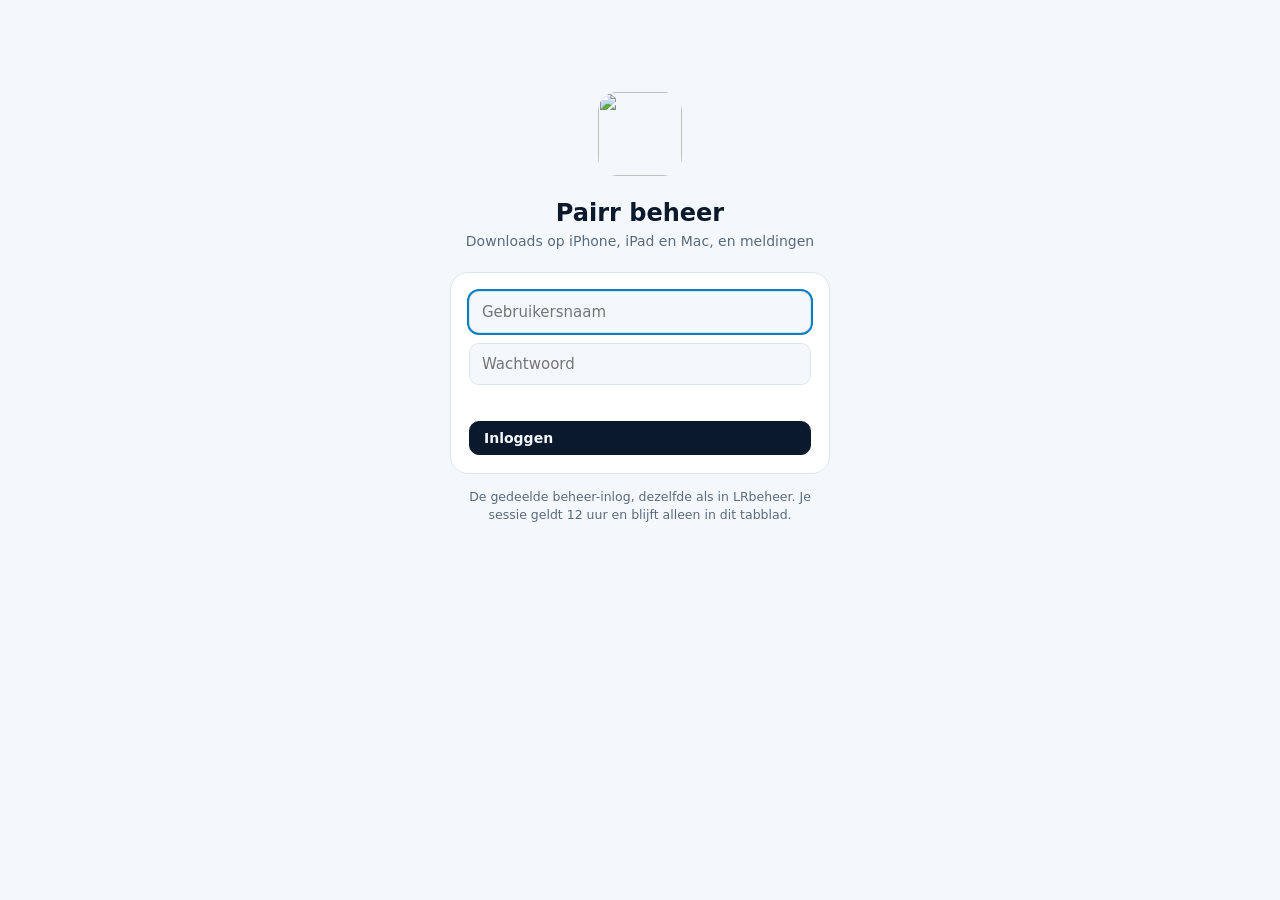
==== web/beheer/index.html @ fa075a41 "Website, beheer, social-banners en App Store-pakket; build 7 - Website pairr.lrvdlinden.app in web/ " ====
<!doctype html>
<html lang="nl">
<head>
<meta charset="utf-8">
<meta name="viewport" content="width=device-width, initial-scale=1, viewport-fit=cover">
<title>Pairr beheer</title>
<meta name="robots" content="noindex, nofollow">
<meta http-equiv="Content-Security-Policy" content="default-src 'self'; connect-src https://vbhkewgyujzgbukkbtml.supabase.co; img-src 'self' data:; style-src 'self' 'unsafe-inline'; script-src 'self' 'unsafe-inline'; font-src 'self'; base-uri 'none'; form-action 'none'">
<meta name="referrer" content="no-referrer">
<link rel="icon" type="image/png" href="/assets/img/favicon-32.png">
<link rel="apple-touch-icon" href="/assets/img/apple-touch-icon.png">
<style>
@font-face { font-family: "Jakarta"; src: url("/assets/fonts/plus-jakarta-sans-latin-800-normal.woff2") format("woff2"); font-weight: 800; font-display: swap; }
@font-face { font-family: "Inter"; src: url("/assets/fonts/inter-latin-400-normal.woff2") format("woff2"); font-weight: 400; font-display: swap; }
@font-face { font-family: "Inter"; src: url("/assets/fonts/inter-latin-600-normal.woff2") format("woff2"); font-weight: 600; font-display: swap; }
@font-face { font-family: "Inter"; src: url("/assets/fonts/inter-latin-700-normal.woff2") format("woff2"); font-weight: 700; font-display: swap; }
:root {
  --paper: #F4F8FC; --card: #FFFFFF; --ink: #0A1A2C; --muted: #5B6B7D; --line: #DCE5EE;
  --blue: #0A7FC0; --blue-soft: #E1F2FB; --bad: #C0262D; --warn: #B4530D;
  --iphone: #0A8FD6; --ipad: #14A884; --mac: #7B61FF; --other: #8A97A6;
  --display: "Jakarta", "Inter", system-ui, -apple-system, "Segoe UI", sans-serif;
  --body: "Inter", system-ui, -apple-system, "Segoe UI", Roboto, sans-serif;
  color-scheme: light;
}
@media (prefers-color-scheme: dark) {
  :root:not([data-theme="light"]) {
    --paper: #071321; --card: #0F2438; --ink: #EEF4FA; --muted: #8FA2B6; --line: #22354B;
    --blue: #38C8FF; --blue-soft: #0F3350; --bad: #FF7A80; --warn: #F2A15E;
    --iphone: #38C8FF; --ipad: #2ED3A3; --mac: #A08CFF; --other: #7C8B9C;
    color-scheme: dark;
  }
}
* { box-sizing: border-box; }
html, body { margin: 0; }
body { background: var(--paper); color: var(--ink); font: 15px/1.5 var(--body); -webkit-font-smoothing: antialiased; }
.wrap { max-width: 960px; margin: 0 auto; padding: 20px 16px 48px; }
header { display: flex; flex-wrap: wrap; align-items: center; gap: 12px; margin-bottom: 20px; }
header .actions { display: flex; gap: 8px; }
@media (max-width: 520px) { header .spacer { display: none; } header .actions { width: 100%; } header .actions button { flex: 1; justify-content: center; } }
header img { width: 40px; height: 40px; border-radius: 9px; }
header h1 { font: 800 22px/1.1 var(--display); margin: 0; letter-spacing: -.01em; }
header p { margin: 2px 0 0; color: var(--muted); font-size: 13px; }
header .spacer { flex: 1; }
button, .btn { font: 600 14px var(--body); border-radius: 10px; border: 1px solid var(--line); background: var(--card); color: var(--ink); padding: 8px 14px; cursor: pointer; text-decoration: none; display: inline-flex; align-items: center; gap: 6px; }
button.primary { background: var(--ink); border-color: var(--ink); color: var(--paper); }
button:disabled { opacity: .55; cursor: default; }
.card { background: var(--card); border: 1px solid var(--line); border-radius: 18px; padding: 18px; }
.login { max-width: 380px; margin: 8vh auto 0; text-align: center; }
.login img { width: 84px; height: 84px; border-radius: 19px; }
.login h1 { font: 800 24px var(--display); margin: 16px 0 4px; }
.login p.sub { color: var(--muted); margin: 0 0 20px; font-size: 14px; }
.login form { display: grid; gap: 10px; text-align: left; }
input { font: 15px var(--body); padding: 11px 12px; border-radius: 10px; border: 1px solid var(--line); background: var(--paper); color: var(--ink); width: 100%; }
input:focus { outline: 2px solid var(--blue); outline-offset: 0; }
.login .hint { color: var(--muted); font-size: 12.5px; margin-top: 14px; }
.err { color: var(--bad); font-size: 13.5px; min-height: 1.2em; margin: 0; }
.note { font-size: 13.5px; color: var(--muted); margin-bottom: 16px; }
.note.warn { color: var(--warn); }
.tiles { display: grid; grid-template-columns: repeat(auto-fit, minmax(150px, 1fr)); gap: 12px; margin-bottom: 16px; }
.tile .label { font-weight: 600; font-size: 13.5px; display: flex; align-items: center; gap: 6px; }
.tile .label i { width: 10px; height: 10px; border-radius: 3px; display: inline-block; }
.tile .num { font: 800 30px/1.15 var(--display); font-variant-numeric: tabular-nums; margin-top: 4px; }
.tile .small { color: var(--muted); font-size: 12px; }
.grid2 { display: grid; grid-template-columns: 1fr 1fr; gap: 12px; margin-top: 16px; }
@media (max-width: 720px) { .grid2 { grid-template-columns: 1fr; } }
h2 { font: 800 17px var(--display); margin: 0 0 10px; }
.row { display: flex; justify-content: space-between; gap: 12px; padding: 8px 0; border-top: 1px solid var(--line); font-size: 14px; }
.row:first-of-type { border-top: 0; }
.row span:last-child { font-variant-numeric: tabular-nums; font-weight: 600; }
.row small { display: block; color: var(--muted); font-size: 12px; font-weight: 400; }
.foot { color: var(--muted); font-size: 12.5px; margin-top: 10px; }
.chart-head { display: flex; justify-content: space-between; align-items: baseline; }
.legend { display: flex; flex-wrap: wrap; gap: 12px; font-size: 12.5px; color: var(--muted); margin-top: 8px; }
.legend i { width: 10px; height: 10px; border-radius: 3px; display: inline-block; margin-right: 5px; vertical-align: -1px; }
svg.chart { width: 100%; height: 220px; display: block; }
svg.chart text { fill: var(--muted); font: 11px var(--body); }
svg.chart .grid { stroke: var(--line); }
.tip { position: fixed; pointer-events: none; background: var(--ink); color: var(--paper); font-size: 12px; padding: 6px 8px; border-radius: 8px; white-space: nowrap; opacity: 0; transition: opacity .1s; z-index: 5; }
.updated { text-align: center; color: var(--muted); font-size: 12.5px; margin-top: 18px; }
.fb-head { display: flex; align-items: center; gap: 12px; margin-bottom: 8px; flex-wrap: wrap; }
.fb-head h2 { margin: 0; }
.fb-head a { margin-left: auto; font-size: 13.5px; color: var(--blue); }
.badge { background: var(--blue); color: #fff; border-radius: 10px; padding: 1px 8px; font-size: 12px; font-weight: 700; }
.issue { display: block; border-top: 1px solid var(--line); padding: 10px 0; color: var(--ink); text-decoration: none; }
.issue:first-of-type { border-top: 0; }
.issue b { font-size: 14px; font-weight: 600; }
.issue .meta { color: var(--muted); font-size: 12.5px; margin-top: 2px; display: flex; gap: 8px; flex-wrap: wrap; }
.issue .lbl { background: var(--blue-soft); color: var(--blue); border-radius: 6px; padding: 0 6px; font-weight: 600; }
[hidden] { display: none !important; }
</style>
</head>
<body>
<main class="wrap">

  <section id="login" class="login" hidden>
    <img src="/assets/img/icon-192.png" alt="">
    <h1>Pairr beheer</h1>
    <p class="sub">Downloads op iPhone, iPad en Mac, en meldingen</p>
    <form id="loginForm" class="card" autocomplete="on">
      <input id="user" name="username" placeholder="Gebruikersnaam" autocomplete="username" autocapitalize="none" spellcheck="false" required>
      <input id="pass" name="password" type="password" placeholder="Wachtwoord" autocomplete="current-password" required>
      <p class="err" id="loginErr" role="alert"></p>
      <button class="primary" id="loginBtn" type="submit">Inloggen</button>
    </form>
    <p class="hint">De gedeelde beheer-inlog, dezelfde als in LRbeheer. Je sessie geldt 12 uur en blijft alleen in dit tabblad.</p>
  </section>

  <section id="app" hidden>
    <header>
      <img src="/assets/img/icon-128.png" alt="">
      <div>
        <h1>Pairr beheer</h1>
        <p>Downloads en meldingen</p>
      </div>
      <div class="spacer"></div>
      <div class="actions">
        <button id="refresh" type="button">Vernieuwen</button>
        <button id="logout" type="button">Uitloggen</button>
      </div>
    </header>

    <p class="err" id="appErr" role="alert"></p>
    <p class="note warn" id="ascNote" hidden>App Store Connect is nog niet gekoppeld. Zet <code>APPSTORE_CONNECT_P8</code> en <code>VENDOR_APPSTORE_CONNECT</code> in app.lrvdlinden.secrets en start <em>LRbeheer push</em>.</p>

    <div class="tiles">
      <div class="card tile"><div class="label" style="color:var(--blue)">Totaal</div><div class="num" id="tTotal">–</div><div class="small">Eerste downloads</div></div>
      <div class="card tile"><div class="label"><i style="background:var(--iphone)"></i>iPhone</div><div class="num" id="tIphone">–</div></div>
      <div class="card tile"><div class="label"><i style="background:var(--ipad)"></i>iPad</div><div class="num" id="tIpad">–</div></div>
      <div class="card tile"><div class="label"><i style="background:var(--mac)"></i>Mac</div><div class="num" id="tMac">–</div></div>
      <div class="card tile"><div class="label">Meldingen</div><div class="num" id="tIssues">–</div><div class="small">Open op GitHub</div></div>
    </div>

    <div class="card">
      <div class="chart-head"><h2>Downloads per dag</h2><span class="foot" style="margin:0">30 dagen</span></div>
      <svg class="chart" id="chart" role="img" aria-label="Downloads per dag"></svg>
      <div class="legend">
        <span><i style="background:var(--iphone)"></i>iPhone</span>
        <span><i style="background:var(--ipad)"></i>iPad</span>
        <span><i style="background:var(--mac)"></i>Mac</span>
        <span><i style="background:var(--other)"></i>Overig</span>
      </div>
      <p class="foot" id="chartEmpty" hidden>Nog geen downloads in de afgelopen 30 dagen. Apple komt een dag later binnen.</p>
    </div>

    <div class="grid2">
      <div class="card">
        <h2>Apple</h2>
        <div id="appleRows"></div>
        <p class="foot">Uit de dagelijkse verkoopoverzichten van App Store Connect; die komen een dag later binnen. De Watch-app zit in de iPhone-download.</p>
      </div>
      <div class="card">
        <div class="fb-head"><h2>Meldingen</h2><span class="badge" id="issueCount" hidden></span><a id="issuesLink" href="https://github.com/LRvdLinden/app.lrvdlinden.pairr/issues" target="_blank" rel="noopener noreferrer">Alle op GitHub</a></div>
        <div id="issueList"></div>
        <p class="foot">Problemen en ideeën van gebruikers, via de supportpagina (GitHub Issues).</p>
      </div>
    </div>
    <p class="updated" id="updated"></p>
  </section>
</main>
<div class="tip" id="tip"></div>

<script>
(() => {
  "use strict";
  const API = "https://vbhkewgyujzgbukkbtml.supabase.co/functions/v1/lrbeheer";
  const KEY = "pairr.beheer.session";
  const $ = (id) => document.getElementById(id);
  const nf = new Intl.NumberFormat("nl-NL");
  const dShort = new Intl.DateTimeFormat("nl-NL", { day: "numeric", month: "short" });
  const dLong = new Intl.DateTimeFormat("nl-NL", { day: "numeric", month: "long", year: "numeric" });
  const dTime = new Intl.DateTimeFormat("nl-NL", { day: "numeric", month: "short", hour: "2-digit", minute: "2-digit" });

  const store = {
    get() { try { const s = JSON.parse(sessionStorage.getItem(KEY) || "null"); return s && s.expires * 1000 > Date.now() + 60000 ? s : null; } catch { return null; } },
    set(v) { try { sessionStorage.setItem(KEY, JSON.stringify(v)); } catch { /* alleen in geheugen */ } mem = v; },
    clear() { try { sessionStorage.removeItem(KEY); } catch { /* leeg */ } mem = null; },
  };
  let mem = store.get();

  async function call(body, token) {
    const headers = { "Content-Type": "application/json" };
    if (token) headers.Authorization = "Bearer " + token;
    let r;
    try { r = await fetch(API, { method: "POST", headers, body: JSON.stringify(body), cache: "no-store", credentials: "omit" }); }
    catch { throw new Error("Geen verbinding met de server."); }
    if (r.status === 401) { const e = new Error(body.action === "pairr_login" ? "Onjuiste gebruikersnaam of wachtwoord." : "Je sessie is verlopen. Log opnieuw in."); e.auth = true; throw e; }
    if (r.status === 503) throw new Error("Het Pairr-beheer is nog niet ingesteld op de server.");
    if (!r.ok) throw new Error("De server gaf HTTP " + r.status + ".");
    return r.json();
  }

  function show(signedIn) {
    $("login").hidden = signedIn;
    $("app").hidden = !signedIn;
    if (!signedIn) setTimeout(() => $("user").focus(), 0);
  }

  $("loginForm").addEventListener("submit", async (e) => {
    e.preventDefault();
    const btn = $("loginBtn");
    btn.disabled = true; btn.textContent = "Bezig…"; $("loginErr").textContent = "";
    try {
      const r = await call({ action: "pairr_login", user: $("user").value.trim(), password: $("pass").value });
      store.set({ token: r.token, expires: r.expires });
      $("pass").value = "";
      show(true);
      load();
    } catch (err) {
      $("loginErr").textContent = err.message;
    } finally {
      btn.disabled = false; btn.textContent = "Inloggen";
    }
  });

  $("logout").addEventListener("click", () => { store.clear(); show(false); });
  $("refresh").addEventListener("click", () => load());

  let busy = false;
  async function load() {
    if (!mem || busy) return;
    busy = true; $("refresh").disabled = true; $("refresh").textContent = "Bezig…";
    try {
      const s = await call({ action: "pairr_stats" }, mem.token);
      render(s);
      $("appErr").textContent = "";
    } catch (err) {
      if (err.auth) { store.clear(); show(false); $("loginErr").textContent = err.message; }
      else $("appErr").textContent = err.message;
    } finally {
      busy = false; $("refresh").disabled = false; $("refresh").textContent = "Vernieuwen";
    }
  }

  const el = (tag, cls, text) => { const n = document.createElement(tag); if (cls) n.className = cls; if (text !== undefined) n.textContent = text; return n; };
  function row(label, value, sub) {
    const r = el("div", "row");
    const l = el("span", "", label);
    if (sub) l.appendChild(el("small", "", sub));
    r.append(l, el("span", "", value));
    return r;
  }
  const parseDay = (d) => { const [y, m, dd] = d.split("-").map(Number); return new Date(y, m - 1, dd); };

  function render(s) {
    const dev = (n) => (s.apple.by_device && s.apple.by_device[n]) || 0;
    const t = s.apple.totals || {};
    $("ascNote").hidden = !!s.apple.configured;
    $("tTotal").textContent = nf.format(t.download || 0);
    $("tIphone").textContent = nf.format(dev("iPhone"));
    $("tIpad").textContent = nf.format(dev("iPad"));
    $("tMac").textContent = nf.format(dev("Mac"));

    const apple = $("appleRows"); apple.replaceChildren();
    apple.append(row("Eerste downloads", nf.format(t.download || 0)), row("Opnieuw gedownload", nf.format(t.redownload || 0)), row("Updates", nf.format(t.update || 0)));
    const other = Object.entries(s.apple.by_device || {}).filter(([k]) => !["iPhone", "iPad", "Mac"].includes(k)).reduce((a, [, v]) => a + v, 0);
    if (other) apple.append(row("Andere apparaten", nf.format(other)));
    if (s.apple.last_day) apple.append(row("Laatste dag van App Store Connect", dLong.format(parseDay(s.apple.last_day))));

    const iss = s.issues || { available: false, items: [], open: 0 };
    $("tIssues").textContent = iss.available ? nf.format(iss.open || 0) : "–";
    const cnt = $("issueCount"); cnt.hidden = !iss.open; cnt.textContent = iss.open + " open";
    if (iss.url) $("issuesLink").href = iss.url;
    const list = $("issueList"); list.replaceChildren();
    if (!iss.available) list.append(el("p", "note warn", "GitHub was niet bereikbaar; probeer het zo opnieuw."));
    else if (!(iss.items || []).length) list.append(el("p", "foot", "Geen open meldingen."));
    for (const it of iss.items || []) {
      const a = el(it.url ? "a" : "div", "issue");
      if (it.url) { a.href = it.url; a.target = "_blank"; a.rel = "noopener noreferrer"; }
      a.append(el("b", "", "#" + it.number + " " + it.title));
      const meta = el("div", "meta");
      if (it.created_at) meta.append(el("span", "", dTime.format(new Date(it.created_at))));
      if (it.comments) meta.append(el("span", "", it.comments + (it.comments === 1 ? " reactie" : " reacties")));
      for (const l of it.labels || []) meta.append(el("span", "lbl", l));
      a.append(meta);
      list.append(a);
    }

    lastDays = s.days || [];
    drawChart(lastDays);
    $("updated").textContent = s.synced_at ? "Bijgewerkt " + dTime.format(new Date(s.synced_at)) : "";
  }

  let lastDays = null;
  const SERIES = [["iPhone", "--iphone"], ["iPad", "--ipad"], ["Mac", "--mac"], ["other", "--other", "Overig"]];
  function drawChart(days) {
    const svg = $("chart");
    const NS = "http://www.w3.org/2000/svg";
    svg.replaceChildren();
    const total = days.reduce((a, d) => a + SERIES.reduce((b, [k]) => b + (d[k] || 0), 0), 0);
    $("chartEmpty").hidden = total > 0;
    svg.style.display = total > 0 ? "" : "none";
    if (!total) return;
    const W = Math.max(320, svg.clientWidth || 600), H = 220, L = 34, R = 6, T = 8, B = 24;
    svg.setAttribute("viewBox", `0 0 ${W} ${H}`);
    const max = Math.max(1, ...days.map((d) => SERIES.reduce((b, [k]) => b + (d[k] || 0), 0)));
    const step = niceStep(max);
    const top = Math.ceil(max / step) * step;
    const y = (v) => T + (H - T - B) * (1 - v / top);
    for (let v = 0; v <= top; v += step) {
      const ln = document.createElementNS(NS, "line");
      ln.setAttribute("x1", L); ln.setAttribute("x2", W - R); ln.setAttribute("y1", y(v)); ln.setAttribute("y2", y(v)); ln.setAttribute("class", "grid");
      const tx = document.createElementNS(NS, "text");
      tx.setAttribute("x", L - 6); tx.setAttribute("y", y(v) + 4); tx.setAttribute("text-anchor", "end"); tx.textContent = nf.format(v);
      svg.append(ln, tx);
    }
    const slot = (W - L - R) / days.length, bw = Math.max(3, Math.min(22, slot * 0.7));
    const css = getComputedStyle(document.documentElement);
    days.forEach((d, i) => {
      const x = L + slot * i + (slot - bw) / 2;
      let acc = 0;
      const g = document.createElementNS(NS, "g");
      for (const [k, varName] of SERIES) {
        const v = d[k] || 0;
        if (!v) continue;
        const rect = document.createElementNS(NS, "rect");
        rect.setAttribute("x", x); rect.setAttribute("width", bw);
        rect.setAttribute("y", y(acc + v)); rect.setAttribute("height", Math.max(0, y(acc) - y(acc + v)));
        rect.setAttribute("rx", 2); rect.setAttribute("fill", css.getPropertyValue(varName).trim());
        g.append(rect);
        acc += v;
      }
      const hit = document.createElementNS(NS, "rect");
      hit.setAttribute("x", L + slot * i); hit.setAttribute("width", slot); hit.setAttribute("y", T); hit.setAttribute("height", H - T - B); hit.setAttribute("fill", "transparent");
      hit.addEventListener("pointerenter", (e) => tip(e, d));
      hit.addEventListener("pointermove", (e) => tip(e, d));
      hit.addEventListener("pointerleave", () => { $("tip").style.opacity = 0; });
      g.append(hit);
      svg.append(g);
      if ((days.length - 1 - i) % 7 === 0) {
        const tx = document.createElementNS(NS, "text");
        tx.setAttribute("x", L + slot * i + slot / 2); tx.setAttribute("y", H - 6); tx.setAttribute("text-anchor", "middle");
        tx.textContent = dShort.format(parseDay(d.day));
        svg.append(tx);
      }
    });
  }
  function niceStep(max) {
    const raw = max / 4, p = Math.pow(10, Math.floor(Math.log10(raw)));
    const n = raw / p;
    return Math.max(1, (n <= 1 ? 1 : n <= 2 ? 2 : n <= 5 ? 5 : 10) * p);
  }
  function tip(e, d) {
    const t = $("tip");
    const parts = SERIES.filter(([k]) => d[k]).map(([k, , label]) => (label || k) + " " + nf.format(d[k]));
    t.textContent = dShort.format(parseDay(d.day)) + ": " + (parts.length ? parts.join(" · ") : "geen");
    t.style.opacity = 1;
    const x = Math.min(window.innerWidth - t.offsetWidth - 8, e.clientX + 12);
    t.style.left = Math.max(8, x) + "px"; t.style.top = (e.clientY - 36) + "px";
  }
  addEventListener("resize", () => { if (lastDays) drawChart(lastDays); });
  matchMedia("(prefers-color-scheme: dark)").addEventListener?.("change", () => { if (lastDays) drawChart(lastDays); });

  show(!!mem);
  if (mem) load();
})();
</script>
</body>
</html>
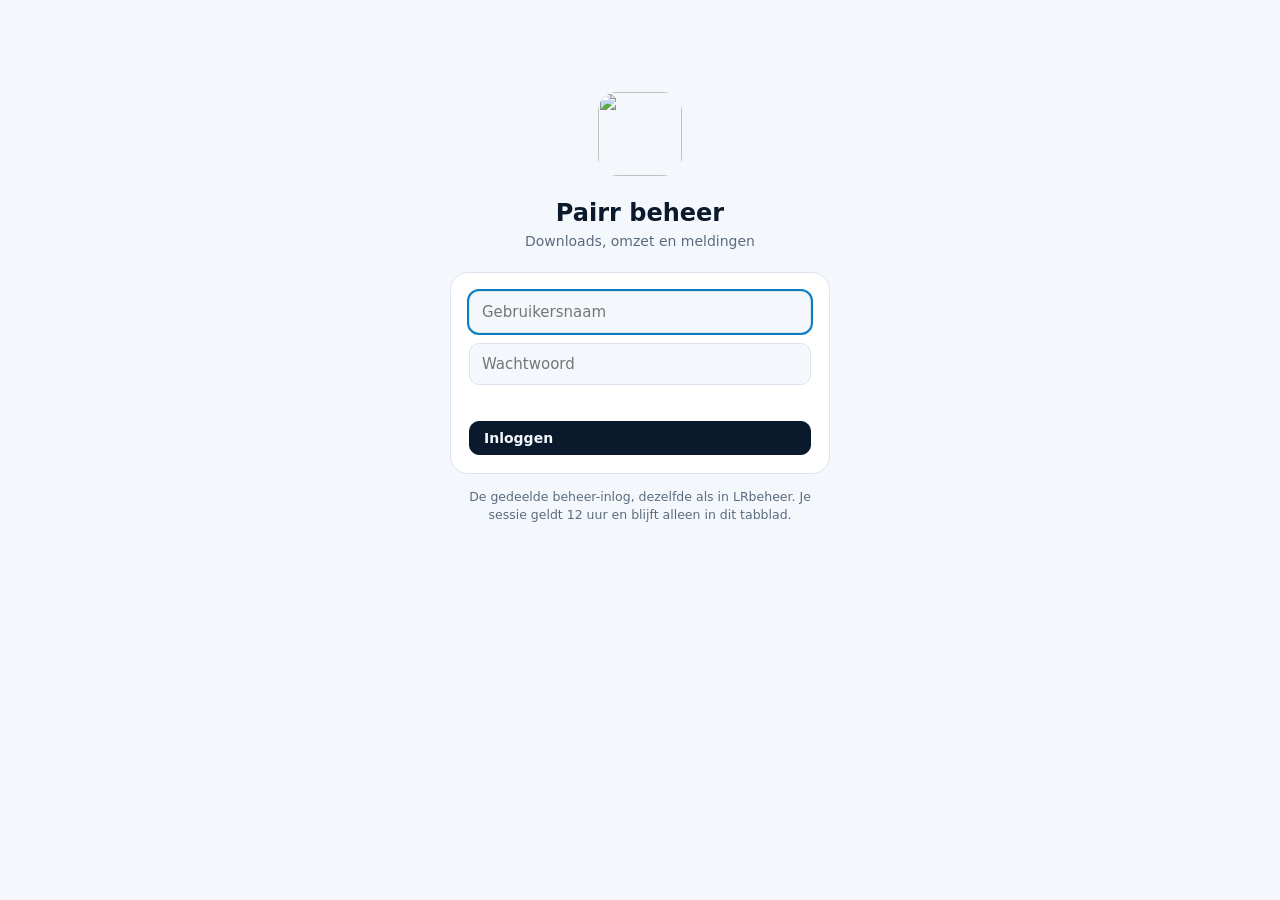
==== commit 2d9b61c1: "Web-beheer: omzet van Pairr (opbrengst per dag, totaal, deze maand, per valuta) Co-Authored-By: Clau" ====
--- a/web/beheer/index.html
+++ b/web/beheer/index.html
@@ -17,7 +17,7 @@
 :root {
   --paper: #F4F8FC; --card: #FFFFFF; --ink: #0A1A2C; --muted: #5B6B7D; --line: #DCE5EE;
   --blue: #0A7FC0; --blue-soft: #E1F2FB; --bad: #C0262D; --warn: #B4530D;
-  --iphone: #0A8FD6; --ipad: #14A884; --mac: #7B61FF; --other: #8A97A6;
+  --iphone: #0A8FD6; --ipad: #14A884; --mac: #7B61FF; --other: #8A97A6; --rev: #0E9F6E;
   --display: "Jakarta", "Inter", system-ui, -apple-system, "Segoe UI", sans-serif;
   --body: "Inter", system-ui, -apple-system, "Segoe UI", Roboto, sans-serif;
   color-scheme: light;
@@ -26,7 +26,7 @@
   :root:not([data-theme="light"]) {
     --paper: #071321; --card: #0F2438; --ink: #EEF4FA; --muted: #8FA2B6; --line: #22354B;
     --blue: #38C8FF; --blue-soft: #0F3350; --bad: #FF7A80; --warn: #F2A15E;
-    --iphone: #38C8FF; --ipad: #2ED3A3; --mac: #A08CFF; --other: #7C8B9C;
+    --iphone: #38C8FF; --ipad: #2ED3A3; --mac: #A08CFF; --other: #7C8B9C; --rev: #34D399;
     color-scheme: dark;
   }
 }
@@ -56,7 +56,7 @@
 .err { color: var(--bad); font-size: 13.5px; min-height: 1.2em; margin: 0; }
 .note { font-size: 13.5px; color: var(--muted); margin-bottom: 16px; }
 .note.warn { color: var(--warn); }
-.tiles { display: grid; grid-template-columns: repeat(auto-fit, minmax(150px, 1fr)); gap: 12px; margin-bottom: 16px; }
+.tiles { display: grid; grid-template-columns: repeat(auto-fit, minmax(140px, 1fr)); gap: 12px; margin-bottom: 16px; }
 .tile .label { font-weight: 600; font-size: 13.5px; display: flex; align-items: center; gap: 6px; }
 .tile .label i { width: 10px; height: 10px; border-radius: 3px; display: inline-block; }
 .tile .num { font: 800 30px/1.15 var(--display); font-variant-numeric: tabular-nums; margin-top: 4px; }
@@ -95,7 +95,7 @@
   <section id="login" class="login" hidden>
     <img src="/assets/img/icon-192.png" alt="">
     <h1>Pairr beheer</h1>
-    <p class="sub">Downloads op iPhone, iPad en Mac, en meldingen</p>
+    <p class="sub">Downloads, omzet en meldingen</p>
     <form id="loginForm" class="card" autocomplete="on">
       <input id="user" name="username" placeholder="Gebruikersnaam" autocomplete="username" autocapitalize="none" spellcheck="false" required>
       <input id="pass" name="password" type="password" placeholder="Wachtwoord" autocomplete="current-password" required>
@@ -110,7 +110,7 @@
       <img src="/assets/img/icon-128.png" alt="">
       <div>
         <h1>Pairr beheer</h1>
-        <p>Downloads en meldingen</p>
+        <p>Downloads, omzet en meldingen</p>
       </div>
       <div class="spacer"></div>
       <div class="actions">
@@ -127,6 +127,7 @@
       <div class="card tile"><div class="label"><i style="background:var(--iphone)"></i>iPhone</div><div class="num" id="tIphone">–</div></div>
       <div class="card tile"><div class="label"><i style="background:var(--ipad)"></i>iPad</div><div class="num" id="tIpad">–</div></div>
       <div class="card tile"><div class="label"><i style="background:var(--mac)"></i>Mac</div><div class="num" id="tMac">–</div></div>
+      <div class="card tile"><div class="label" style="color:var(--rev)">Omzet</div><div class="num" id="tRevenue">–</div><div class="small" id="tRevenueSub">Opbrengst, na Apple</div></div>
       <div class="card tile"><div class="label">Meldingen</div><div class="num" id="tIssues">–</div><div class="small">Open op GitHub</div></div>
     </div>
 
@@ -140,6 +141,14 @@
         <span><i style="background:var(--other)"></i>Overig</span>
       </div>
       <p class="foot" id="chartEmpty" hidden>Nog geen downloads in de afgelopen 30 dagen. Apple komt een dag later binnen.</p>
+    </div>
+
+    <div class="card" style="margin-top:16px">
+      <div class="chart-head"><h2>Omzet per dag</h2><span class="foot" style="margin:0">30 dagen, in euro</span></div>
+      <svg class="chart" id="revChart" role="img" aria-label="Omzet per dag"></svg>
+      <p class="foot" id="revEmpty" hidden>Nog geen verkopen in de afgelopen 30 dagen.</p>
+      <div id="revRows" style="margin-top:8px"></div>
+      <p class="foot">Opbrengst na Apple (Units × Developer Proceeds) uit de dagelijkse verkoopoverzichten, terugbetalingen eraf. Andere valuta omgerekend met de ECB-koers van de dag van ophalen; Apple betaalt later definitief uit in euro, dus het bedrag kan iets afwijken.</p>
     </div>
 
     <div class="grid2">
@@ -275,12 +284,71 @@
       list.append(a);
     }
 
+    const rv = s.revenue || null;
+    $("tRevenue").textContent = rv ? eurf.format(rv.total_eur || 0) : "–";
+    $("tRevenueSub").textContent = rv ? "Deze maand " + eurf.format(rv.month_eur || 0) : "Opbrengst, na Apple";
+    const rr = $("revRows"); rr.replaceChildren();
+    if (rv) {
+      rr.append(row("Totaal (opbrengst)", eurf.format(rv.total_eur || 0)), row("Deze maand", eurf.format(rv.month_eur || 0)), row("Verkochte exemplaren", nf.format(rv.units || 0)));
+      for (const [cur, v] of Object.entries(rv.by_currency || {}).sort((a, b) => b[1].proceeds - a[1].proceeds)) {
+        if (cur === "EUR" && Object.keys(rv.by_currency).length === 1) break;
+        rr.append(row(cur, new Intl.NumberFormat("nl-NL", { style: "currency", currency: cur }).format(v.proceeds), nf.format(v.units) + " verkocht"));
+      }
+      if (rv.unconverted) rr.append(el("p", "note warn", rv.unconverted + " dag(en) in een valuta zonder ECB-koers; niet meegeteld in euro."));
+      if (rv.last_day) rr.append(row("Laatste dag van App Store Connect", dLong.format(parseDay(rv.last_day))));
+    }
+    lastRev = rv ? rv.days || [] : [];
+    drawRevenue(lastRev);
+
     lastDays = s.days || [];
     drawChart(lastDays);
     $("updated").textContent = s.synced_at ? "Bijgewerkt " + dTime.format(new Date(s.synced_at)) : "";
   }
 
-  let lastDays = null;
+  let lastDays = null, lastRev = [];
+  const eurf = new Intl.NumberFormat("nl-NL", { style: "currency", currency: "EUR" });
+  function drawRevenue(days) {
+    const svg = $("revChart"), NS = "http://www.w3.org/2000/svg";
+    svg.replaceChildren();
+    const has = days.some((d) => d.eur);
+    $("revEmpty").hidden = has; svg.style.display = has ? "" : "none";
+    if (!has) return;
+    const W = Math.max(320, svg.clientWidth || 600), H = 220, L = 46, R = 6, T = 8, B = 24;
+    svg.setAttribute("viewBox", `0 0 ${W} ${H}`);
+    const max = Math.max(0.01, ...days.map((d) => d.eur)), min = Math.min(0, ...days.map((d) => d.eur));
+    const step = niceStep(max - min), top = Math.ceil(max / step) * step, bot = Math.floor(min / step) * step;
+    const y = (v) => T + (H - T - B) * (1 - (v - bot) / (top - bot || 1));
+    for (let v = bot; v <= top + 1e-9; v += step) {
+      const ln = document.createElementNS(NS, "line");
+      ln.setAttribute("x1", L); ln.setAttribute("x2", W - R); ln.setAttribute("y1", y(v)); ln.setAttribute("y2", y(v)); ln.setAttribute("class", "grid");
+      const tx = document.createElementNS(NS, "text");
+      tx.setAttribute("x", L - 6); tx.setAttribute("y", y(v) + 4); tx.setAttribute("text-anchor", "end"); tx.textContent = "€" + nf.format(Math.round(v * 100) / 100);
+      svg.append(ln, tx);
+    }
+    const slot = (W - L - R) / days.length, bw = Math.max(3, Math.min(22, slot * 0.7));
+    const color = getComputedStyle(document.documentElement).getPropertyValue("--rev").trim();
+    days.forEach((d, i) => {
+      const x = L + slot * i + (slot - bw) / 2;
+      if (d.eur) {
+        const r = document.createElementNS(NS, "rect");
+        r.setAttribute("x", x); r.setAttribute("width", bw); r.setAttribute("rx", 2); r.setAttribute("fill", color);
+        r.setAttribute("y", Math.min(y(0), y(d.eur))); r.setAttribute("height", Math.abs(y(0) - y(d.eur)));
+        svg.append(r);
+      }
+      const hit = document.createElementNS(NS, "rect");
+      hit.setAttribute("x", L + slot * i); hit.setAttribute("width", slot); hit.setAttribute("y", T); hit.setAttribute("height", H - T - B); hit.setAttribute("fill", "transparent");
+      const show = (e) => { const t = $("tip"); t.textContent = dShort.format(parseDay(d.day)) + ": " + eurf.format(d.eur) + " · " + nf.format(d.units) + " verkocht"; t.style.opacity = 1;
+        t.style.left = Math.max(8, Math.min(window.innerWidth - t.offsetWidth - 8, e.clientX + 12)) + "px"; t.style.top = (e.clientY - 36) + "px"; };
+      hit.addEventListener("pointerenter", show); hit.addEventListener("pointermove", show);
+      hit.addEventListener("pointerleave", () => { $("tip").style.opacity = 0; });
+      svg.append(hit);
+      if ((days.length - 1 - i) % 7 === 0) {
+        const tx = document.createElementNS(NS, "text");
+        tx.setAttribute("x", L + slot * i + slot / 2); tx.setAttribute("y", H - 6); tx.setAttribute("text-anchor", "middle");
+        tx.textContent = dShort.format(parseDay(d.day)); svg.append(tx);
+      }
+    });
+  }
   const SERIES = [["iPhone", "--iphone"], ["iPad", "--ipad"], ["Mac", "--mac"], ["other", "--other", "Overig"]];
   function drawChart(days) {
     const svg = $("chart");
@@ -347,7 +415,7 @@
     const x = Math.min(window.innerWidth - t.offsetWidth - 8, e.clientX + 12);
     t.style.left = Math.max(8, x) + "px"; t.style.top = (e.clientY - 36) + "px";
   }
-  addEventListener("resize", () => { if (lastDays) drawChart(lastDays); });
+  addEventListener("resize", () => { if (lastDays) drawChart(lastDays); drawRevenue(lastRev); });
   matchMedia("(prefers-color-scheme: dark)").addEventListener?.("change", () => { if (lastDays) drawChart(lastDays); });
 
   show(!!mem);
